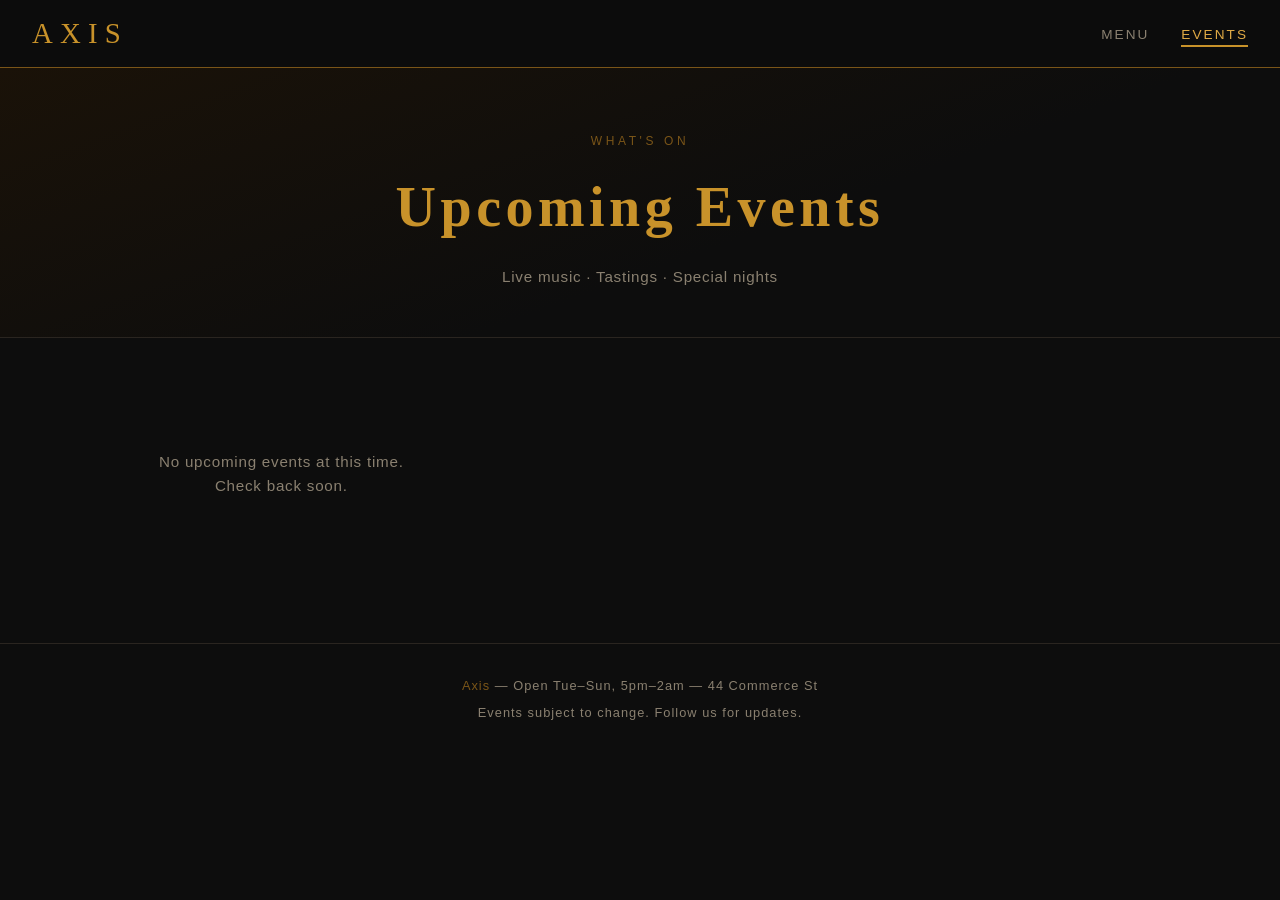
==== events.html @ 6b3ed7b1 "Add Axis bar static site: menu and events pages - index.html: full menu page with cocktails, beer, w" ====
<!DOCTYPE html>
<html lang="en">
<head>
  <meta charset="UTF-8" />
  <meta name="viewport" content="width=device-width, initial-scale=1.0" />
  <title>Axis — Events</title>
  <link rel="stylesheet" href="style.css" />
</head>
<body>

  <!-- ===================================================
       ADMIN: Edit the events array below to update the
       events page. Each object supports:
         name        (string)  — event title
         date        (string)  — "YYYY-MM-DD"
         time        (string)  — display string e.g. "9 PM"
         description (string)  — short blurb
         tag         (string)  — optional label e.g. "Live Music"
  ==================================================== -->
  <script id="events-data" type="application/json">
  [
    {
      "name": "Jazz & Rye Night",
      "date": "2026-03-20",
      "time": "8 PM – 11 PM",
      "description": "Local jazz quartet The Meridian Collective takes the stage. Featuring our curated rye whiskey flight and complimentary bar bites from 8–9 PM.",
      "tag": "Live Music"
    },
    {
      "name": "Mezcal Tasting Masterclass",
      "date": "2026-03-27",
      "time": "7 PM – 9 PM",
      "description": "Guided tasting with four premium single-village mezcals. Led by award-winning spirits educator Ramona Vásquez. Tickets include a welcome cocktail.",
      "tag": "Tasting"
    },
    {
      "name": "Vinyl Sessions Vol. 12",
      "date": "2026-04-03",
      "time": "9 PM – 1 AM",
      "description": "DJ Harlow spins rare soul, funk, and neo-jazz on a vintage turntable setup. No cover charge. Cocktail specials all night.",
      "tag": "DJ Night"
    },
    {
      "name": "Chef's Table Pairing Dinner",
      "date": "2026-04-10",
      "time": "7 PM – 10 PM",
      "description": "A five-course tasting menu crafted by our head chef, each course paired with a cocktail from our bar team. Seats are very limited — reserve in advance.",
      "tag": "Dinner Event"
    },
    {
      "name": "Trivia Night",
      "date": "2026-04-17",
      "time": "8 PM – 10 PM",
      "description": "Monthly trivia with prizes including bar tabs, bottles, and Axis merchandise. Teams of up to 6. Arrive early to secure a table.",
      "tag": "Social"
    },
    {
      "name": "Whiskey & Smoke",
      "date": "2026-04-24",
      "time": "7 PM – 9 PM",
      "description": "An evening dedicated to peated Scotch and Islay whiskies. Flight of five drams, paired with smoked charcuterie. Led by our resident whiskey sommelier.",
      "tag": "Tasting"
    }
  ]
  </script>

  <!-- ===== Navbar ===== -->
  <nav class="navbar">
    <a href="index.html" class="navbar__brand">Axis</a>
    <button class="navbar__toggle" aria-label="Toggle menu" onclick="toggleNav()">
      <span></span><span></span><span></span>
    </button>
    <ul class="navbar__links" id="nav-links">
      <li><a href="index.html">Menu</a></li>
      <li><a href="events.html" class="active">Events</a></li>
    </ul>
  </nav>

  <!-- ===== Hero ===== -->
  <header class="page-hero">
    <p class="page-hero__eyebrow">What's On</p>
    <h1 class="page-hero__title">Upcoming Events</h1>
    <p class="page-hero__sub">Live music &middot; Tastings &middot; Special nights</p>
  </header>

  <!-- ===== Main Content ===== -->
  <main>
    <div class="container">
      <div class="events-grid" id="events-container">
        <!-- Populated by JS below -->
      </div>
    </div>
  </main>

  <!-- ===== Footer ===== -->
  <footer>
    <p><span>Axis</span> &mdash; Open Tue–Sun, 5pm–2am &mdash; 44 Commerce St</p>
    <p style="margin-top:0.4rem;">Events subject to change. Follow us for updates.</p>
  </footer>

  <script>
    /* ---- Mobile nav ---- */
    function toggleNav() {
      document.getElementById('nav-links').classList.toggle('open');
    }

    /* ---- Render events ---- */
    (function () {
      const DAYS   = ['Sunday','Monday','Tuesday','Wednesday','Thursday','Friday','Saturday'];
      const MONTHS = ['Jan','Feb','Mar','Apr','May','Jun','Jul','Aug','Sep','Oct','Nov','Dec'];

      const raw    = document.getElementById('events-data').textContent;
      const events = JSON.parse(raw);
      const container = document.getElementById('events-container');

      if (!events || events.length === 0) {
        container.innerHTML = '<p class="no-events">No upcoming events at this time.<br>Check back soon.</p>';
        return;
      }

      // Sort by date ascending
      events.sort((a, b) => new Date(a.date) - new Date(b.date));

      // Only show today and future events
      const today = new Date();
      today.setHours(0, 0, 0, 0);

      const upcoming = events.filter(e => {
        // Parse date as local to avoid UTC-offset surprises
        const [y, m, d] = e.date.split('-').map(Number);
        const dt = new Date(y, m - 1, d);
        return dt >= today;
      });

      if (upcoming.length === 0) {
        container.innerHTML = '<p class="no-events">No upcoming events at this time.<br>Check back soon.</p>';
        return;
      }

      upcoming.forEach(event => {
        const [y, m, d] = event.date.split('-').map(Number);
        const dt  = new Date(y, m - 1, d);
        const mon = MONTHS[dt.getMonth()];
        const day = dt.getDate();
        const dow = DAYS[dt.getDay()];

        const tagHTML = event.tag
          ? `<span class="event-card__tag">${escHtml(event.tag)}</span>`
          : '';

        const card = document.createElement('article');
        card.className = 'event-card';
        card.innerHTML = `
          <div class="event-card__date-block">
            <div class="event-card__cal">
              <div class="event-card__cal-month">${mon}</div>
              <div class="event-card__cal-day">${day}</div>
            </div>
            <div class="event-card__datetime">
              <div class="event-card__dow">${dow}</div>
              <div class="event-card__time">${escHtml(event.time)}</div>
            </div>
          </div>
          <h2 class="event-card__name">${escHtml(event.name)}</h2>
          <p class="event-card__desc">${escHtml(event.description)}</p>
          ${tagHTML}
        `;
        container.appendChild(card);
      });
    })();

    function escHtml(str) {
      return String(str)
        .replace(/&/g, '&amp;')
        .replace(/</g, '&lt;')
        .replace(/>/g, '&gt;')
        .replace(/"/g, '&quot;')
        .replace(/'/g, '&#39;');
    }
  </script>

</body>
</html>
---- style.css ----
/* ===========================
   Axis Bar — style.css
   =========================== */

/* ---------- Reset & Base ---------- */
*, *::before, *::after {
  box-sizing: border-box;
  margin: 0;
  padding: 0;
}

:root {
  --bg:          #0d0d0d;
  --bg-surface:  #161616;
  --bg-card:     #1c1c1c;
  --gold:        #c8922a;
  --gold-light:  #e0aa45;
  --gold-dim:    #7a5518;
  --text:        #e8e0d0;
  --text-muted:  #8a8070;
  --border:      #2a2520;
  --red-accent:  #8b1a1a;
  --font-display: 'Georgia', 'Times New Roman', serif;
  --font-body:    'Helvetica Neue', Arial, sans-serif;
  --nav-h:       68px;
}

html {
  scroll-behavior: smooth;
}

body {
  background-color: var(--bg);
  color: var(--text);
  font-family: var(--font-body);
  font-size: 16px;
  line-height: 1.6;
  min-height: 100vh;
}

a {
  color: var(--gold);
  text-decoration: none;
  transition: color 0.2s;
}

a:hover {
  color: var(--gold-light);
}

img { display: block; max-width: 100%; }

/* ---------- Navbar ---------- */
.navbar {
  position: sticky;
  top: 0;
  z-index: 100;
  height: var(--nav-h);
  background: rgba(13, 13, 13, 0.96);
  border-bottom: 1px solid var(--gold-dim);
  backdrop-filter: blur(8px);
  display: flex;
  align-items: center;
  justify-content: space-between;
  padding: 0 2rem;
}

.navbar__brand {
  font-family: var(--font-display);
  font-size: 1.8rem;
  letter-spacing: 0.25em;
  text-transform: uppercase;
  color: var(--gold);
}

.navbar__brand:hover {
  color: var(--gold-light);
}

.navbar__links {
  display: flex;
  gap: 2rem;
  list-style: none;
}

.navbar__links a {
  font-size: 0.85rem;
  letter-spacing: 0.15em;
  text-transform: uppercase;
  color: var(--text-muted);
  padding-bottom: 3px;
  border-bottom: 2px solid transparent;
  transition: color 0.2s, border-color 0.2s;
}

.navbar__links a:hover,
.navbar__links a.active {
  color: var(--gold-light);
  border-bottom-color: var(--gold);
}

/* Hamburger (mobile) */
.navbar__toggle {
  display: none;
  flex-direction: column;
  gap: 5px;
  cursor: pointer;
  background: none;
  border: none;
  padding: 4px;
}

.navbar__toggle span {
  display: block;
  width: 24px;
  height: 2px;
  background: var(--gold);
  border-radius: 2px;
  transition: transform 0.3s, opacity 0.3s;
}

/* ---------- Hero / Page Header ---------- */
.page-hero {
  background: linear-gradient(160deg, #1a1208 0%, #0d0d0d 60%);
  border-bottom: 1px solid var(--border);
  padding: 4rem 2rem 3rem;
  text-align: center;
}

.page-hero__eyebrow {
  font-size: 0.75rem;
  letter-spacing: 0.3em;
  text-transform: uppercase;
  color: var(--gold-dim);
  margin-bottom: 0.75rem;
}

.page-hero__title {
  font-family: var(--font-display);
  font-size: clamp(2rem, 5vw, 3.5rem);
  color: var(--gold);
  letter-spacing: 0.08em;
}

.page-hero__sub {
  margin-top: 0.75rem;
  color: var(--text-muted);
  font-size: 0.95rem;
  letter-spacing: 0.05em;
}

/* ---------- Layout ---------- */
.container {
  max-width: 1100px;
  margin: 0 auto;
  padding: 0 1.5rem;
}

main {
  padding: 3rem 0 5rem;
}

/* ---------- Section headings ---------- */
.section-title {
  font-family: var(--font-display);
  font-size: 1.6rem;
  color: var(--gold);
  letter-spacing: 0.1em;
  text-transform: uppercase;
  border-bottom: 1px solid var(--gold-dim);
  padding-bottom: 0.5rem;
  margin-bottom: 2rem;
}

.section-subtitle {
  font-size: 0.75rem;
  letter-spacing: 0.25em;
  text-transform: uppercase;
  color: var(--text-muted);
  margin-bottom: 1.25rem;
  margin-top: 2.5rem;
}

.menu-section {
  margin-bottom: 4rem;
}

/* ---------- Menu Grid ---------- */
.menu-grid {
  display: grid;
  grid-template-columns: repeat(auto-fill, minmax(300px, 1fr));
  gap: 1px;
  background: var(--border);
  border: 1px solid var(--border);
  border-radius: 4px;
  overflow: hidden;
}

.menu-item {
  background: var(--bg-card);
  padding: 1.25rem 1.5rem;
  display: flex;
  justify-content: space-between;
  align-items: flex-start;
  gap: 1rem;
  transition: background 0.2s;
}

.menu-item:hover {
  background: #222018;
}

.menu-item__info {
  flex: 1;
}

.menu-item__name {
  font-weight: 600;
  font-size: 0.95rem;
  color: var(--text);
  margin-bottom: 0.2rem;
}

.menu-item__desc {
  font-size: 0.8rem;
  color: var(--text-muted);
  line-height: 1.4;
}

.menu-item__price {
  font-family: var(--font-display);
  font-size: 1rem;
  color: var(--gold);
  white-space: nowrap;
  padding-top: 1px;
}

/* ---------- Divider ---------- */
.divider {
  border: none;
  border-top: 1px solid var(--border);
  margin: 3rem 0;
}

/* ---------- Events Page ---------- */
.events-grid {
  display: grid;
  grid-template-columns: repeat(auto-fill, minmax(320px, 1fr));
  gap: 1.5rem;
}

.event-card {
  background: var(--bg-card);
  border: 1px solid var(--border);
  border-top: 3px solid var(--gold-dim);
  border-radius: 4px;
  padding: 1.75rem;
  transition: border-top-color 0.2s, transform 0.2s;
}

.event-card:hover {
  border-top-color: var(--gold);
  transform: translateY(-2px);
}

.event-card__date-block {
  display: flex;
  align-items: center;
  gap: 0.75rem;
  margin-bottom: 1rem;
}

.event-card__cal {
  background: var(--gold-dim);
  color: var(--bg);
  border-radius: 4px;
  width: 52px;
  min-width: 52px;
  text-align: center;
  overflow: hidden;
  font-weight: 700;
}

.event-card__cal-month {
  background: var(--gold);
  font-size: 0.65rem;
  letter-spacing: 0.1em;
  text-transform: uppercase;
  padding: 2px 0;
  color: #0d0d0d;
}

.event-card__cal-day {
  font-size: 1.5rem;
  line-height: 1;
  padding: 4px 0 6px;
  color: var(--text);
}

.event-card__datetime {
  flex: 1;
}

.event-card__time {
  font-size: 0.8rem;
  color: var(--gold);
  letter-spacing: 0.05em;
}

.event-card__dow {
  font-size: 0.75rem;
  color: var(--text-muted);
  text-transform: uppercase;
  letter-spacing: 0.1em;
}

.event-card__name {
  font-family: var(--font-display);
  font-size: 1.2rem;
  color: var(--text);
  margin-bottom: 0.5rem;
}

.event-card__desc {
  font-size: 0.85rem;
  color: var(--text-muted);
  line-height: 1.55;
}

.event-card__tag {
  display: inline-block;
  margin-top: 1rem;
  font-size: 0.7rem;
  letter-spacing: 0.12em;
  text-transform: uppercase;
  background: rgba(200, 146, 42, 0.12);
  color: var(--gold);
  border: 1px solid var(--gold-dim);
  border-radius: 2px;
  padding: 2px 8px;
}

.no-events {
  text-align: center;
  color: var(--text-muted);
  padding: 4rem 0;
  font-size: 0.95rem;
  letter-spacing: 0.05em;
}

/* ---------- Footer ---------- */
footer {
  border-top: 1px solid var(--border);
  padding: 2rem 1.5rem;
  text-align: center;
  font-size: 0.8rem;
  color: var(--text-muted);
  letter-spacing: 0.08em;
}

footer span {
  color: var(--gold-dim);
}

/* ---------- Responsive ---------- */
@media (max-width: 680px) {
  .navbar__links {
    display: none;
    flex-direction: column;
    gap: 0;
    position: absolute;
    top: var(--nav-h);
    left: 0;
    right: 0;
    background: rgba(13, 13, 13, 0.98);
    border-bottom: 1px solid var(--gold-dim);
    padding: 1rem 0;
  }

  .navbar__links.open {
    display: flex;
  }

  .navbar__links li {
    width: 100%;
  }

  .navbar__links a {
    display: block;
    padding: 0.75rem 2rem;
    border-bottom: none;
    border-left: 2px solid transparent;
  }

  .navbar__links a:hover,
  .navbar__links a.active {
    border-left-color: var(--gold);
    border-bottom: none;
    background: rgba(200, 146, 42, 0.06);
  }

  .navbar__toggle {
    display: flex;
  }

  .menu-grid {
    grid-template-columns: 1fr;
  }

  .events-grid {
    grid-template-columns: 1fr;
  }

  .page-hero {
    padding: 2.5rem 1.5rem 2rem;
  }
}
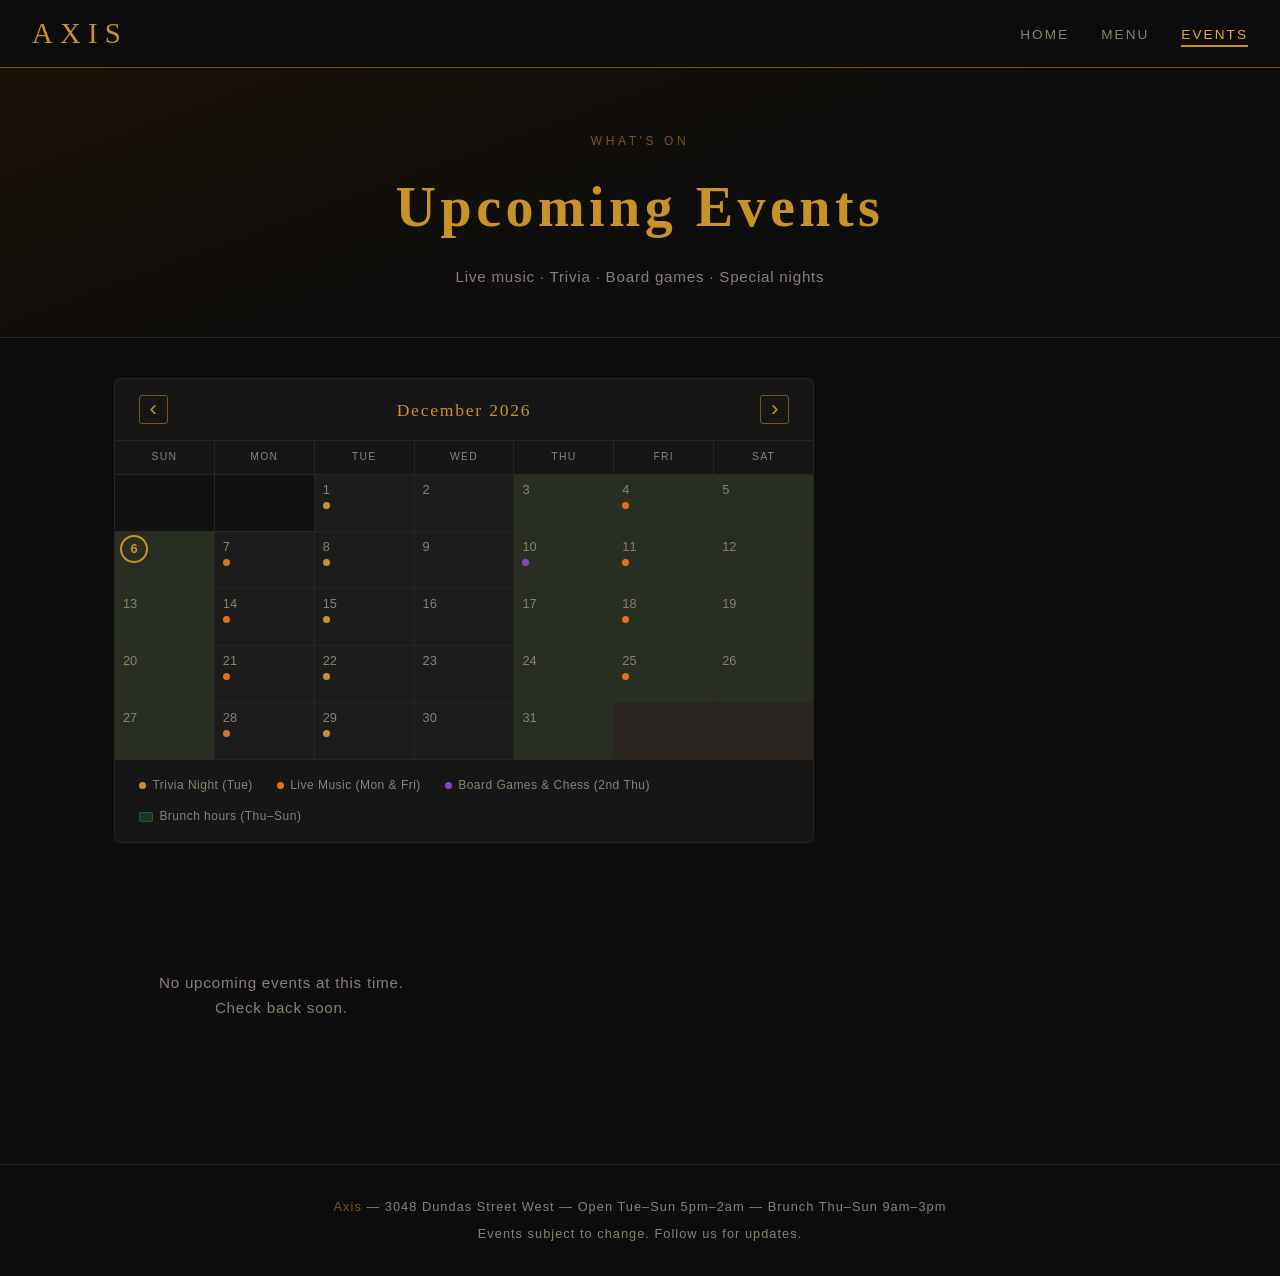
==== commit 91261812: "feat: landing page, menu tabs + brunch, events calendar Co-Authored-By: Claude Sonnet 4.6 <noreply@a" ====
--- a/events.html
+++ b/events.html
@@ -20,46 +20,130 @@
   <script id="events-data" type="application/json">
   [
     {
-      "name": "Jazz & Rye Night",
+      "name": "Trivia Night",
+      "date": "2026-03-17",
+      "time": "8 PM – 10 PM",
+      "description": "Teams of up to 6. Prizes include bar tabs and Axis merchandise. Arrive early to grab a table.",
+      "tag": "Social"
+    },
+    {
+      "name": "Live Music",
       "date": "2026-03-20",
-      "time": "8 PM – 11 PM",
-      "description": "Local jazz quartet The Meridian Collective takes the stage. Featuring our curated rye whiskey flight and complimentary bar bites from 8–9 PM.",
-      "tag": "Live Music"
-    },
-    {
-      "name": "Mezcal Tasting Masterclass",
+      "time": "9 PM",
+      "description": "Local and touring acts across folk, rock, soul, and jazz. No cover charge, ever.",
+      "tag": "Live Music"
+    },
+    {
+      "name": "Trivia Night",
+      "date": "2026-03-24",
+      "time": "8 PM – 10 PM",
+      "description": "Teams of up to 6. Prizes include bar tabs and Axis merchandise. Arrive early to grab a table.",
+      "tag": "Social"
+    },
+    {
+      "name": "Live Music",
       "date": "2026-03-27",
-      "time": "7 PM – 9 PM",
-      "description": "Guided tasting with four premium single-village mezcals. Led by award-winning spirits educator Ramona Vásquez. Tickets include a welcome cocktail.",
-      "tag": "Tasting"
-    },
-    {
-      "name": "Vinyl Sessions Vol. 12",
+      "time": "9 PM",
+      "description": "Local and touring acts across folk, rock, soul, and jazz. No cover charge, ever.",
+      "tag": "Live Music"
+    },
+    {
+      "name": "Live Music",
+      "date": "2026-03-30",
+      "time": "9 PM",
+      "description": "Local and touring acts across folk, rock, soul, and jazz. No cover charge, ever.",
+      "tag": "Live Music"
+    },
+    {
+      "name": "Trivia Night",
+      "date": "2026-03-31",
+      "time": "8 PM – 10 PM",
+      "description": "Teams of up to 6. Prizes include bar tabs and Axis merchandise. Arrive early to grab a table.",
+      "tag": "Social"
+    },
+    {
+      "name": "Live Music",
       "date": "2026-04-03",
-      "time": "9 PM – 1 AM",
-      "description": "DJ Harlow spins rare soul, funk, and neo-jazz on a vintage turntable setup. No cover charge. Cocktail specials all night.",
-      "tag": "DJ Night"
-    },
-    {
-      "name": "Chef's Table Pairing Dinner",
+      "time": "9 PM",
+      "description": "Local and touring acts across folk, rock, soul, and jazz. No cover charge, ever.",
+      "tag": "Live Music"
+    },
+    {
+      "name": "Trivia Night",
+      "date": "2026-04-07",
+      "time": "8 PM – 10 PM",
+      "description": "Teams of up to 6. Prizes include bar tabs and Axis merchandise. Arrive early to grab a table.",
+      "tag": "Social"
+    },
+    {
+      "name": "Board Games & Chess Night",
+      "date": "2026-04-09",
+      "time": "7 PM",
+      "description": "The 2nd Thursday of every month. Bring your A-game. Classic board games, chess sets, and cold drinks. All skill levels welcome.",
+      "tag": "Social"
+    },
+    {
+      "name": "Live Music",
       "date": "2026-04-10",
-      "time": "7 PM – 10 PM",
-      "description": "A five-course tasting menu crafted by our head chef, each course paired with a cocktail from our bar team. Seats are very limited — reserve in advance.",
-      "tag": "Dinner Event"
-    },
-    {
-      "name": "Trivia Night",
+      "time": "9 PM",
+      "description": "Local and touring acts across folk, rock, soul, and jazz. No cover charge, ever.",
+      "tag": "Live Music"
+    },
+    {
+      "name": "Trivia Night",
+      "date": "2026-04-14",
+      "time": "8 PM – 10 PM",
+      "description": "Teams of up to 6. Prizes include bar tabs and Axis merchandise. Arrive early to grab a table.",
+      "tag": "Social"
+    },
+    {
+      "name": "Live Music",
       "date": "2026-04-17",
-      "time": "8 PM – 10 PM",
-      "description": "Monthly trivia with prizes including bar tabs, bottles, and Axis merchandise. Teams of up to 6. Arrive early to secure a table.",
-      "tag": "Social"
-    },
-    {
-      "name": "Whiskey & Smoke",
+      "time": "9 PM",
+      "description": "Local and touring acts across folk, rock, soul, and jazz. No cover charge, ever.",
+      "tag": "Live Music"
+    },
+    {
+      "name": "Live Music",
+      "date": "2026-04-20",
+      "time": "9 PM",
+      "description": "Local and touring acts across folk, rock, soul, and jazz. No cover charge, ever.",
+      "tag": "Live Music"
+    },
+    {
+      "name": "Trivia Night",
+      "date": "2026-04-21",
+      "time": "8 PM – 10 PM",
+      "description": "Teams of up to 6. Prizes include bar tabs and Axis merchandise. Arrive early to grab a table.",
+      "tag": "Social"
+    },
+    {
+      "name": "Live Music",
       "date": "2026-04-24",
-      "time": "7 PM – 9 PM",
-      "description": "An evening dedicated to peated Scotch and Islay whiskies. Flight of five drams, paired with smoked charcuterie. Led by our resident whiskey sommelier.",
-      "tag": "Tasting"
+      "time": "9 PM",
+      "description": "Local and touring acts across folk, rock, soul, and jazz. No cover charge, ever.",
+      "tag": "Live Music"
+    },
+    {
+      "name": "Trivia Night",
+      "date": "2026-04-28",
+      "time": "8 PM – 10 PM",
+      "description": "Teams of up to 6. Prizes include bar tabs and Axis merchandise. Arrive early to grab a table.",
+      "tag": "Social"
+    },
+    {
+      "name": "Live Music",
+      "date": "2026-04-27",
+      "time": "9 PM",
+      "description": "Local and touring acts across folk, rock, soul, and jazz. No cover charge, ever.",
+      "tag": "Live Music"
+    },
+    {
+      "name": "Board Games & Chess Night",
+      "date": "2026-05-14",
+      "time": "7 PM",
+      "description": "The 2nd Thursday of every month. Bring your A-game. Classic board games, chess sets, and cold drinks. All skill levels welcome.",
+      "tag": "Social"
     }
   ]
   </script>
@@ -71,7 +155,8 @@
       <span></span><span></span><span></span>
     </button>
     <ul class="navbar__links" id="nav-links">
-      <li><a href="index.html">Menu</a></li>
+      <li><a href="index.html">Home</a></li>
+      <li><a href="menu.html">Menu</a></li>
       <li><a href="events.html" class="active">Events</a></li>
     </ul>
   </nav>
@@ -80,8 +165,13 @@
   <header class="page-hero">
     <p class="page-hero__eyebrow">What's On</p>
     <h1 class="page-hero__title">Upcoming Events</h1>
-    <p class="page-hero__sub">Live music &middot; Tastings &middot; Special nights</p>
+    <p class="page-hero__sub">Live music &middot; Trivia &middot; Board games &middot; Special nights</p>
   </header>
+
+  <!-- ===== Calendar Widget ===== -->
+  <div class="container">
+    <div class="cal-widget" id="cal-widget"></div>
+  </div>
 
   <!-- ===== Main Content ===== -->
   <main>
@@ -94,7 +184,7 @@
 
   <!-- ===== Footer ===== -->
   <footer>
-    <p><span>Axis</span> &mdash; Open Tue–Sun, 5pm–2am &mdash; 44 Commerce St</p>
+    <p><span>Axis</span> &mdash; 3048 Dundas Street West &mdash; Open Tue–Sun 5pm–2am &mdash; Brunch Thu–Sun 9am–3pm</p>
     <p style="margin-top:0.4rem;">Events subject to change. Follow us for updates.</p>
   </footer>
 
@@ -104,6 +194,108 @@
       document.getElementById('nav-links').classList.toggle('open');
     }
 
+    /* ---- Calendar Widget ---- */
+    (function () {
+      const calEl = document.getElementById('cal-widget');
+      const MONTH_NAMES = ['January','February','March','April','May','June','July','August','September','October','November','December'];
+      const today = new Date();
+      let viewYear = today.getFullYear();
+      let viewMonth = today.getMonth();
+
+      function is2ndThursday(y, m, d) {
+        if (new Date(y, m, d).getDay() !== 4) return false;
+        let count = 0;
+        for (let i = 1; i <= d; i++) {
+          if (new Date(y, m, i).getDay() === 4) count++;
+        }
+        return count === 2;
+      }
+
+      function getDots(y, m, d) {
+        const dow = new Date(y, m, d).getDay();
+        const dots = [];
+        if (dow === 2) dots.push({ color: 'var(--gold)', label: 'Trivia Night' });
+        if (dow === 1 || dow === 5) dots.push({ color: '#e07020', label: 'Live Music' });
+        if (is2ndThursday(y, m, d)) dots.push({ color: '#8844cc', label: 'Board Games & Chess Night' });
+        return dots;
+      }
+
+      function isBrunchDay(dow) {
+        // Thu=4, Fri=5, Sat=6, Sun=0
+        return dow === 0 || dow === 4 || dow === 5 || dow === 6;
+      }
+
+      function render() {
+        const firstDow = new Date(viewYear, viewMonth, 1).getDay();
+        const daysInMonth = new Date(viewYear, viewMonth + 1, 0).getDate();
+
+        let html = '<div class="cal-header">';
+        html += '<button class="cal-nav-btn" id="cal-prev">&#8249;</button>';
+        html += '<span class="cal-month-label">' + MONTH_NAMES[viewMonth] + ' ' + viewYear + '</span>';
+        html += '<button class="cal-nav-btn" id="cal-next">&#8250;</button>';
+        html += '</div>';
+
+        html += '<div class="cal-grid">';
+        // Day-of-week headers
+        ['Sun','Mon','Tue','Wed','Thu','Fri','Sat'].forEach(function (d) {
+          html += '<div class="cal-dow-header">' + d + '</div>';
+        });
+
+        // Empty leading cells
+        for (let i = 0; i < firstDow; i++) {
+          html += '<div class="cal-cell cal-cell--empty"></div>';
+        }
+
+        // Day cells
+        for (let d = 1; d <= daysInMonth; d++) {
+          const dow = new Date(viewYear, viewMonth, d).getDay();
+          const isToday = (today.getFullYear() === viewYear && today.getMonth() === viewMonth && today.getDate() === d);
+          const brunch = isBrunchDay(dow);
+          const dots = getDots(viewYear, viewMonth, d);
+
+          let cls = 'cal-cell';
+          if (brunch) cls += ' cal-cell--brunch';
+          if (isToday) cls += ' cal-cell--today';
+
+          html += '<div class="' + cls + '">';
+          html += '<span class="cal-day-num">' + d + '</span>';
+          if (dots.length > 0) {
+            html += '<div class="cal-dots">';
+            dots.forEach(function (dot) {
+              html += '<span class="cal-dot" style="background:' + dot.color + '" title="' + dot.label + '"></span>';
+            });
+            html += '</div>';
+          }
+          html += '</div>';
+        }
+
+        html += '</div>'; // .cal-grid
+
+        // Legend
+        html += '<div class="cal-legend">';
+        html += '<span class="cal-legend-item"><span class="cal-dot" style="background:var(--gold)"></span> Trivia Night (Tue)</span>';
+        html += '<span class="cal-legend-item"><span class="cal-dot" style="background:#e07020"></span> Live Music (Mon &amp; Fri)</span>';
+        html += '<span class="cal-legend-item"><span class="cal-dot" style="background:#8844cc"></span> Board Games &amp; Chess (2nd Thu)</span>';
+        html += '<span class="cal-legend-item"><span class="cal-legend-brunch-swatch"></span> Brunch hours (Thu–Sun)</span>';
+        html += '</div>';
+
+        calEl.innerHTML = html;
+
+        document.getElementById('cal-prev').addEventListener('click', function () {
+          viewMonth--;
+          if (viewMonth < 0) { viewMonth = 11; viewYear--; }
+          render();
+        });
+        document.getElementById('cal-next').addEventListener('click', function () {
+          viewMonth++;
+          if (viewMonth > 11) { viewMonth = 0; viewYear++; }
+          render();
+        });
+      }
+
+      render();
+    })();
+
     /* ---- Render events ---- */
     (function () {
       const DAYS   = ['Sunday','Monday','Tuesday','Wednesday','Thursday','Friday','Saturday'];
@@ -118,15 +310,12 @@
         return;
       }
 
-      // Sort by date ascending
       events.sort((a, b) => new Date(a.date) - new Date(b.date));
 
-      // Only show today and future events
       const today = new Date();
       today.setHours(0, 0, 0, 0);
 
       const upcoming = events.filter(e => {
-        // Parse date as local to avoid UTC-offset surprises
         const [y, m, d] = e.date.split('-').map(Number);
         const dt = new Date(y, m - 1, d);
         return dt >= today;
--- a/style.css
+++ b/style.css
@@ -363,6 +363,509 @@
 }
 
 /* ---------- Responsive ---------- */
+/* ========================================
+   LANDING PAGE
+   ======================================== */
+
+/* --- Hero --- */
+.landing-hero {
+  position: relative;
+  height: 100vh;
+  min-height: 560px;
+  background-image: url('https://images.unsplash.com/photo-1514362545857-3bc16c4c7d1b?w=1400&q=80&auto=format&fit=crop');
+  background-size: cover;
+  background-position: center;
+  display: flex;
+  align-items: center;
+  justify-content: center;
+  text-align: center;
+}
+
+.landing-hero__overlay {
+  position: absolute;
+  inset: 0;
+  background: rgba(0, 0, 0, 0.62);
+}
+
+.landing-hero__content {
+  position: relative;
+  z-index: 1;
+  padding: 0 1.5rem;
+}
+
+.landing-hero__title {
+  font-family: var(--font-display);
+  font-size: clamp(4rem, 14vw, 9rem);
+  color: var(--gold);
+  letter-spacing: 0.3em;
+  line-height: 1;
+  text-shadow: 0 2px 24px rgba(0,0,0,0.6);
+}
+
+.landing-hero__subtitle {
+  margin-top: 0.75rem;
+  font-size: clamp(0.9rem, 2.5vw, 1.2rem);
+  letter-spacing: 0.25em;
+  text-transform: uppercase;
+  color: var(--text);
+}
+
+.landing-hero__address {
+  margin-top: 0.4rem;
+  font-size: 0.85rem;
+  letter-spacing: 0.15em;
+  color: var(--text-muted);
+}
+
+.landing-hero__ctas {
+  margin-top: 2.5rem;
+  display: flex;
+  gap: 1rem;
+  justify-content: center;
+  flex-wrap: wrap;
+}
+
+.btn {
+  display: inline-block;
+  padding: 0.75rem 2rem;
+  font-size: 0.8rem;
+  letter-spacing: 0.2em;
+  text-transform: uppercase;
+  border-radius: 2px;
+  font-family: var(--font-body);
+  font-weight: 600;
+  transition: background 0.2s, color 0.2s, border-color 0.2s;
+  cursor: pointer;
+}
+
+.btn--gold {
+  background: var(--gold);
+  color: #0d0d0d;
+  border: 2px solid var(--gold);
+}
+
+.btn--gold:hover {
+  background: var(--gold-light);
+  border-color: var(--gold-light);
+  color: #0d0d0d;
+}
+
+.btn--outline {
+  background: transparent;
+  color: var(--gold);
+  border: 2px solid var(--gold);
+}
+
+.btn--outline:hover {
+  background: rgba(200, 146, 42, 0.12);
+  color: var(--gold-light);
+  border-color: var(--gold-light);
+}
+
+/* --- Section headings (landing) --- */
+.section-eyebrow {
+  font-size: 0.7rem;
+  letter-spacing: 0.3em;
+  text-transform: uppercase;
+  color: var(--gold-dim);
+  margin-bottom: 0.5rem;
+}
+
+.section-heading {
+  font-family: var(--font-display);
+  font-size: clamp(1.5rem, 3.5vw, 2.2rem);
+  color: var(--gold);
+  letter-spacing: 0.06em;
+  margin-bottom: 1.5rem;
+}
+
+.section-heading--center {
+  text-align: center;
+}
+
+/* --- About section --- */
+.about-section {
+  padding: 5rem 0;
+  background: var(--bg-surface);
+  border-top: 1px solid var(--border);
+  border-bottom: 1px solid var(--border);
+}
+
+.about-section__inner {
+  display: grid;
+  grid-template-columns: 1fr 1fr;
+  gap: 4rem;
+  align-items: center;
+}
+
+.about-section__text p {
+  color: var(--text-muted);
+  font-size: 0.95rem;
+  line-height: 1.75;
+  margin-bottom: 1rem;
+}
+
+.about-section__hours {
+  display: flex;
+  gap: 2rem;
+  margin: 1.75rem 0 1.25rem;
+  padding: 1.25rem 1.5rem;
+  background: var(--bg-card);
+  border: 1px solid var(--border);
+  border-radius: 4px;
+}
+
+.about-section__hours-block strong {
+  display: block;
+  font-size: 0.7rem;
+  letter-spacing: 0.2em;
+  text-transform: uppercase;
+  color: var(--gold);
+  margin-bottom: 0.25rem;
+}
+
+.about-section__hours-block p {
+  margin: 0;
+  font-size: 0.875rem;
+  color: var(--text-muted);
+}
+
+.about-section__addr {
+  font-size: 0.8rem !important;
+  letter-spacing: 0.1em;
+  color: var(--text-muted) !important;
+}
+
+.about-section__image img {
+  width: 100%;
+  border-radius: 4px;
+  border: 1px solid var(--border);
+  object-fit: cover;
+  aspect-ratio: 4 / 3;
+}
+
+/* --- What's On / Poster cards --- */
+.whats-on-section {
+  padding: 5rem 0;
+}
+
+.poster-grid {
+  display: grid;
+  grid-template-columns: repeat(auto-fill, minmax(280px, 1fr));
+  gap: 1.5rem;
+  margin-bottom: 2rem;
+}
+
+.poster-card {
+  background: var(--bg-card);
+  border: 1px solid var(--border);
+  border-top: 3px solid var(--gold-dim);
+  border-radius: 4px;
+  padding: 2rem 1.75rem;
+  transition: border-top-color 0.2s, transform 0.2s;
+}
+
+.poster-card:hover {
+  border-top-color: var(--gold);
+  transform: translateY(-2px);
+}
+
+.poster-card__icon {
+  font-size: 1.5rem;
+  color: var(--gold-dim);
+  margin-bottom: 0.75rem;
+}
+
+.poster-card__tag {
+  display: inline-block;
+  font-size: 0.65rem;
+  letter-spacing: 0.15em;
+  text-transform: uppercase;
+  background: rgba(200, 146, 42, 0.1);
+  color: var(--gold);
+  border: 1px solid var(--gold-dim);
+  border-radius: 2px;
+  padding: 2px 8px;
+  margin-bottom: 0.75rem;
+}
+
+.poster-card__name {
+  font-family: var(--font-display);
+  font-size: 1.25rem;
+  color: var(--text);
+  margin-bottom: 0.4rem;
+}
+
+.poster-card__when {
+  font-size: 0.8rem;
+  color: var(--gold);
+  letter-spacing: 0.05em;
+  margin-bottom: 0.75rem;
+}
+
+.poster-card__desc {
+  font-size: 0.85rem;
+  color: var(--text-muted);
+  line-height: 1.55;
+}
+
+.whats-on-link {
+  text-align: center;
+  font-size: 0.9rem;
+  letter-spacing: 0.05em;
+}
+
+/* --- Promos --- */
+.promos-section {
+  padding: 5rem 0;
+  background: var(--bg-surface);
+  border-top: 1px solid var(--border);
+  border-bottom: 1px solid var(--border);
+}
+
+.promo-grid {
+  display: grid;
+  grid-template-columns: repeat(auto-fill, minmax(240px, 1fr));
+  gap: 1.5rem;
+}
+
+.promo-card {
+  background: var(--bg-card);
+  border: 1px solid var(--border);
+  border-radius: 4px;
+  padding: 2rem 1.75rem;
+  text-align: center;
+  transition: border-color 0.2s;
+}
+
+.promo-card:hover {
+  border-color: var(--gold-dim);
+}
+
+.promo-card__title {
+  font-family: var(--font-display);
+  font-size: 1.2rem;
+  color: var(--gold);
+  margin-bottom: 0.4rem;
+}
+
+.promo-card__when {
+  font-size: 0.75rem;
+  letter-spacing: 0.1em;
+  text-transform: uppercase;
+  color: var(--text-muted);
+  margin-bottom: 0.75rem;
+}
+
+.promo-card__desc {
+  font-size: 0.875rem;
+  color: var(--text-muted);
+  line-height: 1.55;
+}
+
+/* ========================================
+   MENU PAGE — TABS
+   ======================================== */
+
+.menu-tabs {
+  display: flex;
+  background: var(--bg-surface);
+  border-bottom: 2px solid var(--border);
+  padding: 0 1.5rem;
+  gap: 0;
+  overflow-x: auto;
+}
+
+.menu-tab {
+  background: none;
+  border: none;
+  border-bottom: 2px solid transparent;
+  margin-bottom: -2px;
+  padding: 1rem 1.75rem;
+  font-family: var(--font-body);
+  font-size: 0.8rem;
+  letter-spacing: 0.18em;
+  text-transform: uppercase;
+  color: var(--text-muted);
+  cursor: pointer;
+  transition: color 0.2s, border-color 0.2s;
+  white-space: nowrap;
+}
+
+.menu-tab:hover {
+  color: var(--gold-light);
+}
+
+.menu-tab.active {
+  color: var(--gold-light);
+  border-bottom-color: var(--gold);
+}
+
+.tab-panel {
+  display: none;
+}
+
+.tab-panel.active {
+  display: block;
+}
+
+.brunch-hours-note {
+  font-size: 0.85rem;
+  letter-spacing: 0.08em;
+  color: var(--gold-dim);
+  margin-bottom: 2rem;
+  padding: 0.75rem 1rem;
+  border: 1px solid var(--gold-dim);
+  border-radius: 3px;
+  display: inline-block;
+}
+
+/* ========================================
+   EVENTS PAGE — CALENDAR WIDGET
+   ======================================== */
+
+.cal-widget {
+  margin: 2.5rem 0 1rem;
+  background: var(--bg-card);
+  border: 1px solid var(--border);
+  border-radius: 6px;
+  overflow: hidden;
+  max-width: 700px;
+}
+
+.cal-header {
+  display: flex;
+  align-items: center;
+  justify-content: space-between;
+  padding: 1rem 1.5rem;
+  background: var(--bg-surface);
+  border-bottom: 1px solid var(--border);
+}
+
+.cal-month-label {
+  font-family: var(--font-display);
+  font-size: 1.1rem;
+  color: var(--gold);
+  letter-spacing: 0.1em;
+}
+
+.cal-nav-btn {
+  background: none;
+  border: 1px solid var(--gold-dim);
+  border-radius: 3px;
+  color: var(--gold);
+  font-size: 1.4rem;
+  line-height: 1;
+  padding: 0.1rem 0.6rem 0.2rem;
+  cursor: pointer;
+  transition: background 0.2s, color 0.2s;
+}
+
+.cal-nav-btn:hover {
+  background: rgba(200, 146, 42, 0.12);
+  color: var(--gold-light);
+}
+
+.cal-grid {
+  display: grid;
+  grid-template-columns: repeat(7, 1fr);
+  gap: 1px;
+  background: var(--border);
+  border-bottom: 1px solid var(--border);
+}
+
+.cal-dow-header {
+  background: var(--bg-surface);
+  text-align: center;
+  padding: 0.5rem 0;
+  font-size: 0.65rem;
+  letter-spacing: 0.12em;
+  text-transform: uppercase;
+  color: var(--text-muted);
+}
+
+.cal-cell {
+  background: var(--bg-card);
+  min-height: 56px;
+  padding: 0.4rem 0.5rem;
+  display: flex;
+  flex-direction: column;
+  align-items: flex-start;
+}
+
+.cal-cell--empty {
+  background: #111;
+}
+
+.cal-cell--brunch {
+  background: rgba(40, 90, 50, 0.18);
+}
+
+.cal-cell--today .cal-day-num {
+  display: inline-flex;
+  align-items: center;
+  justify-content: center;
+  width: 22px;
+  height: 22px;
+  border-radius: 50%;
+  outline: 2px solid var(--gold);
+  outline-offset: 1px;
+  color: var(--gold);
+  font-weight: 700;
+}
+
+.cal-day-num {
+  font-size: 0.8rem;
+  color: var(--text-muted);
+  line-height: 1.4;
+}
+
+.cal-dots {
+  display: flex;
+  gap: 3px;
+  flex-wrap: wrap;
+  margin-top: 3px;
+}
+
+.cal-dot {
+  display: inline-block;
+  width: 7px;
+  height: 7px;
+  border-radius: 50%;
+  flex-shrink: 0;
+}
+
+.cal-legend {
+  display: flex;
+  flex-wrap: wrap;
+  gap: 0.75rem 1.5rem;
+  padding: 1rem 1.5rem;
+  background: var(--bg-surface);
+}
+
+.cal-legend-item {
+  display: flex;
+  align-items: center;
+  gap: 0.4rem;
+  font-size: 0.75rem;
+  color: var(--text-muted);
+  letter-spacing: 0.04em;
+}
+
+.cal-legend-brunch-swatch {
+  display: inline-block;
+  width: 14px;
+  height: 10px;
+  border-radius: 2px;
+  background: rgba(40, 90, 50, 0.45);
+  border: 1px solid rgba(60, 140, 80, 0.4);
+  flex-shrink: 0;
+}
+
+/* ========================================
+   RESPONSIVE — NEW SECTIONS
+   ======================================== */
+
 @media (max-width: 680px) {
   .navbar__links {
     display: none;
@@ -414,4 +917,60 @@
   .page-hero {
     padding: 2.5rem 1.5rem 2rem;
   }
-}
+
+  .about-section__inner {
+    grid-template-columns: 1fr;
+    gap: 2.5rem;
+  }
+
+  .about-section__image {
+    order: -1;
+  }
+
+  .about-section__hours {
+    flex-direction: column;
+    gap: 1rem;
+  }
+
+  .poster-grid,
+  .promo-grid {
+    grid-template-columns: 1fr;
+  }
+
+  .landing-hero__ctas {
+    flex-direction: column;
+    align-items: center;
+  }
+
+  .cal-widget {
+    margin: 1.5rem 0 0.5rem;
+  }
+
+  .cal-cell {
+    min-height: 44px;
+    padding: 0.3rem 0.3rem;
+  }
+
+  .cal-day-num {
+    font-size: 0.7rem;
+  }
+
+  .cal-dot {
+    width: 5px;
+    height: 5px;
+  }
+
+  .cal-legend {
+    gap: 0.5rem 1rem;
+    padding: 0.75rem 1rem;
+  }
+
+  .menu-tabs {
+    padding: 0 0.5rem;
+  }
+
+  .menu-tab {
+    padding: 0.85rem 1.25rem;
+    font-size: 0.72rem;
+  }
+}
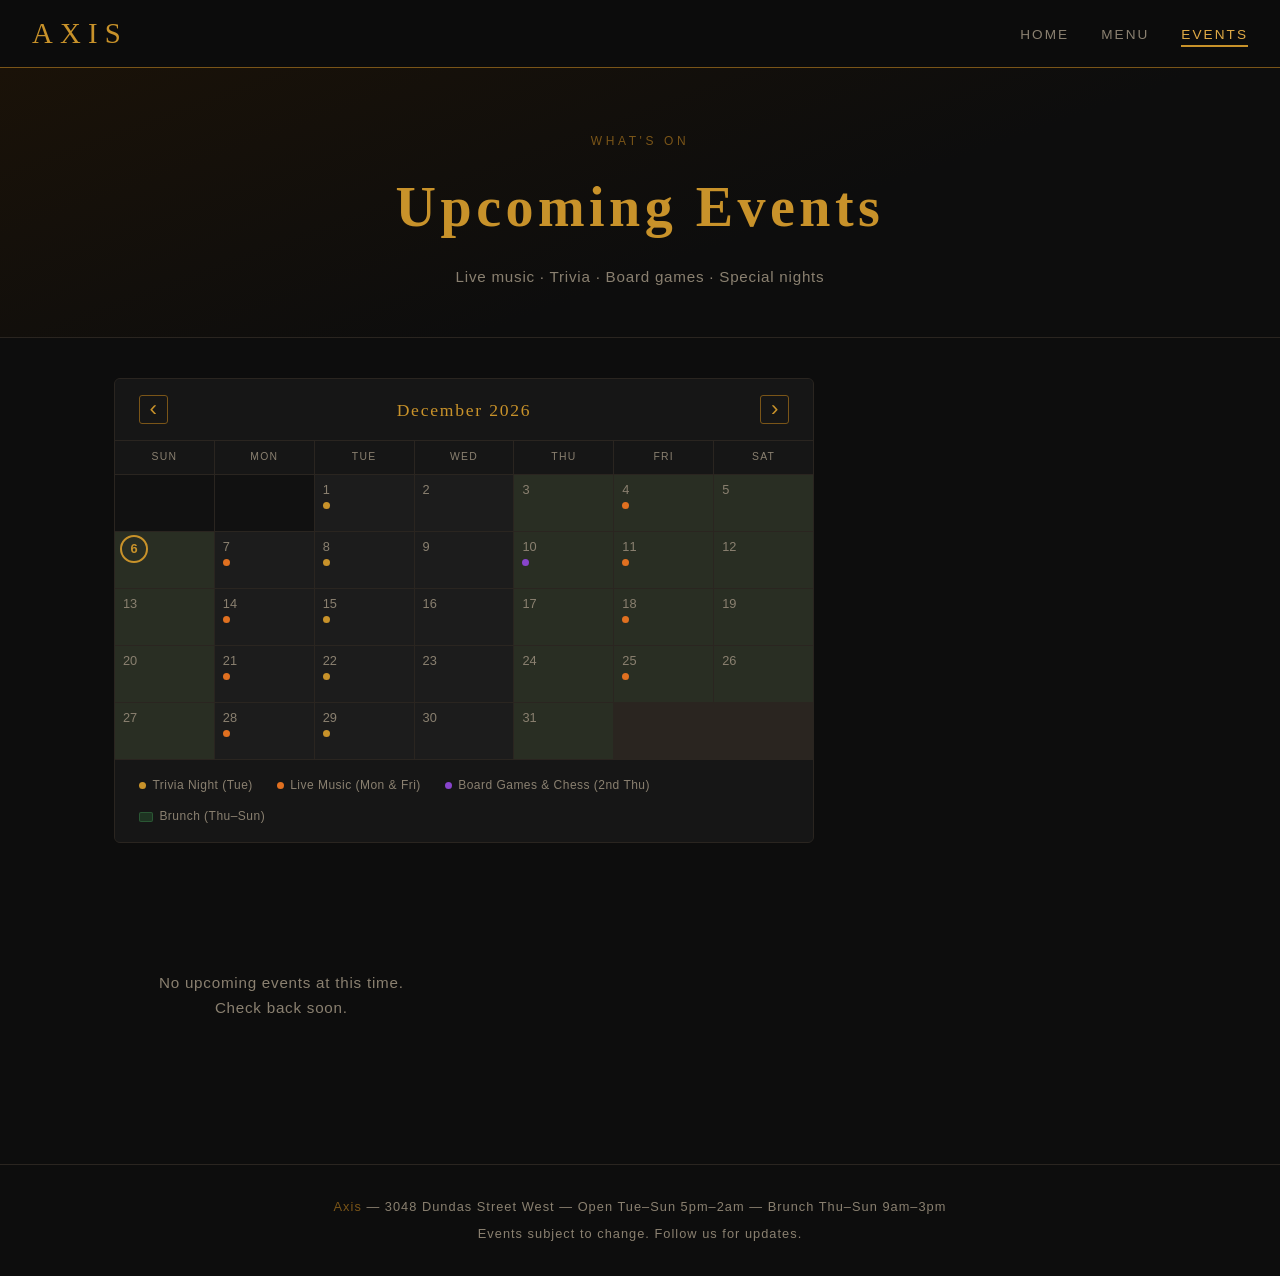
==== commit 9ab0151f: "feat: click calendar day to show events detail panel - Clicking a day highlights it and shows a pane" ====
--- a/events.html
+++ b/events.html
@@ -146,6 +146,10 @@
       "tag": "Social"
     }
   ]
+  </script>
+  <script>
+    // Make events accessible to calendar
+    window._axisEvents = JSON.parse(document.getElementById('events-data').textContent);
   </script>
 
   <!-- ===== Navbar ===== -->
@@ -171,6 +175,7 @@
   <!-- ===== Calendar Widget ===== -->
   <div class="container">
     <div class="cal-widget" id="cal-widget"></div>
+    <div class="cal-day-detail" id="cal-day-detail" style="display:none"></div>
   </div>
 
   <!-- ===== Main Content ===== -->
@@ -196,12 +201,16 @@
 
     /* ---- Calendar Widget ---- */
     (function () {
-      const calEl = document.getElementById('cal-widget');
+      const calEl    = document.getElementById('cal-widget');
+      const detailEl = document.getElementById('cal-day-detail');
       const MONTH_NAMES = ['January','February','March','April','May','June','July','August','September','October','November','December'];
+      const DAY_NAMES   = ['Sunday','Monday','Tuesday','Wednesday','Thursday','Friday','Saturday'];
       const today = new Date();
-      let viewYear = today.getFullYear();
+      let viewYear  = today.getFullYear();
       let viewMonth = today.getMonth();
-
+      let selectedKey = null; // "YYYY-M-D"
+
+      /* -- helpers -- */
       function is2ndThursday(y, m, d) {
         if (new Date(y, m, d).getDay() !== 4) return false;
         let count = 0;
@@ -221,12 +230,102 @@
       }
 
       function isBrunchDay(dow) {
-        // Thu=4, Fri=5, Sat=6, Sun=0
         return dow === 0 || dow === 4 || dow === 5 || dow === 6;
       }
 
+      /* -- build event list for a given day -- */
+      function getEventsForDay(y, m, d) {
+        const dow    = new Date(y, m, d).getDay();
+        const dateStr = y + '-' + String(m + 1).padStart(2,'0') + '-' + String(d).padStart(2,'0');
+        const items  = [];
+
+        // Brunch
+        if (isBrunchDay(dow)) {
+          items.push({ name: 'Brunch', time: '9 AM – 3 PM', tag: 'Brunch', color: '#2a7a4a' });
+        }
+        // Trivia
+        if (dow === 2) {
+          items.push({ name: 'Trivia Night', time: '8 PM – 10 PM', tag: 'Social', color: 'var(--gold)',
+            desc: 'Teams of up to 6. Prizes include bar tabs and Axis merchandise.' });
+        }
+        // Live Music
+        if (dow === 1 || dow === 5) {
+          items.push({ name: 'Live Music', time: '9 PM', tag: 'Live Music', color: '#e07020',
+            desc: 'Local and touring acts — folk, rock, soul, and jazz. No cover.' });
+        }
+        // Board Games
+        if (is2ndThursday(y, m, d)) {
+          items.push({ name: 'Board Games & Chess Night', time: '7 PM', tag: 'Social', color: '#8844cc',
+            desc: 'Classic board games, chess sets, and cold drinks. All skill levels welcome.' });
+        }
+        // One-off events from JSON
+        if (window._axisEvents) {
+          window._axisEvents.forEach(function(e) {
+            if (e.date === dateStr) {
+              // avoid duplicating recurring events already added above
+              const alreadyAdded = items.some(function(i) { return i.name === e.name; });
+              if (!alreadyAdded) {
+                items.push({ name: e.name, time: e.time, tag: e.tag, desc: e.description, color: '#c8922a' });
+              }
+            }
+          });
+        }
+        return items;
+      }
+
+      /* -- show day detail panel -- */
+      function showDayDetail(y, m, d) {
+        const key = y + '-' + m + '-' + d;
+        // Toggle off if same day clicked again
+        if (selectedKey === key) {
+          selectedKey = null;
+          detailEl.style.display = 'none';
+          render();
+          return;
+        }
+        selectedKey = key;
+        render(); // re-render to update selected highlight
+
+        const items    = getEventsForDay(y, m, d);
+        const dow      = new Date(y, m, d).getDay();
+        const label    = DAY_NAMES[dow] + ', ' + MONTH_NAMES[m] + ' ' + d;
+
+        let inner = '<div class="cal-detail-header">';
+        inner += '<span class="cal-detail-title">' + label + '</span>';
+        inner += '<button class="cal-detail-close" onclick="closeDayDetail()" aria-label="Close">&times;</button>';
+        inner += '</div>';
+
+        if (items.length === 0) {
+          inner += '<p class="cal-detail-empty">No events scheduled for this day.</p>';
+        } else {
+          inner += '<ul class="cal-detail-list">';
+          items.forEach(function(item) {
+            inner += '<li class="cal-detail-item">';
+            inner += '<span class="cal-detail-dot" style="background:' + item.color + '"></span>';
+            inner += '<div class="cal-detail-info">';
+            inner += '<div class="cal-detail-name">' + escHtml(item.name) + '</div>';
+            if (item.time) inner += '<div class="cal-detail-time">' + escHtml(item.time) + '</div>';
+            if (item.desc) inner += '<div class="cal-detail-desc">' + escHtml(item.desc) + '</div>';
+            inner += '</div></li>';
+          });
+          inner += '</ul>';
+        }
+
+        detailEl.innerHTML = inner;
+        detailEl.style.display = 'block';
+        // Smooth scroll to detail panel
+        detailEl.scrollIntoView({ behavior: 'smooth', block: 'nearest' });
+      }
+
+      window.closeDayDetail = function() {
+        selectedKey = null;
+        detailEl.style.display = 'none';
+        render();
+      };
+
+      /* -- render calendar -- */
       function render() {
-        const firstDow = new Date(viewYear, viewMonth, 1).getDay();
+        const firstDow    = new Date(viewYear, viewMonth, 1).getDay();
         const daysInMonth = new Date(viewYear, viewMonth + 1, 0).getDate();
 
         let html = '<div class="cal-header">';
@@ -236,28 +335,28 @@
         html += '</div>';
 
         html += '<div class="cal-grid">';
-        // Day-of-week headers
         ['Sun','Mon','Tue','Wed','Thu','Fri','Sat'].forEach(function (d) {
           html += '<div class="cal-dow-header">' + d + '</div>';
         });
 
-        // Empty leading cells
         for (let i = 0; i < firstDow; i++) {
           html += '<div class="cal-cell cal-cell--empty"></div>';
         }
 
-        // Day cells
         for (let d = 1; d <= daysInMonth; d++) {
-          const dow = new Date(viewYear, viewMonth, d).getDay();
-          const isToday = (today.getFullYear() === viewYear && today.getMonth() === viewMonth && today.getDate() === d);
+          const dow    = new Date(viewYear, viewMonth, d).getDay();
+          const isToday    = (today.getFullYear() === viewYear && today.getMonth() === viewMonth && today.getDate() === d);
+          const isSelected = (selectedKey === viewYear + '-' + viewMonth + '-' + d);
           const brunch = isBrunchDay(dow);
-          const dots = getDots(viewYear, viewMonth, d);
-
-          let cls = 'cal-cell';
-          if (brunch) cls += ' cal-cell--brunch';
-          if (isToday) cls += ' cal-cell--today';
-
-          html += '<div class="' + cls + '">';
+          const dots   = getDots(viewYear, viewMonth, d);
+
+          let cls = 'cal-cell cal-cell--clickable';
+          if (brunch)     cls += ' cal-cell--brunch';
+          if (isToday)    cls += ' cal-cell--today';
+          if (isSelected) cls += ' cal-cell--selected';
+
+          const vy = viewYear, vm = viewMonth, vd = d;
+          html += '<div class="' + cls + '" onclick="window._calClick(' + vy + ',' + vm + ',' + vd + ')">';
           html += '<span class="cal-day-num">' + d + '</span>';
           if (dots.length > 0) {
             html += '<div class="cal-dots">';
@@ -269,14 +368,13 @@
           html += '</div>';
         }
 
-        html += '</div>'; // .cal-grid
-
-        // Legend
+        html += '</div>';
+
         html += '<div class="cal-legend">';
         html += '<span class="cal-legend-item"><span class="cal-dot" style="background:var(--gold)"></span> Trivia Night (Tue)</span>';
         html += '<span class="cal-legend-item"><span class="cal-dot" style="background:#e07020"></span> Live Music (Mon &amp; Fri)</span>';
         html += '<span class="cal-legend-item"><span class="cal-dot" style="background:#8844cc"></span> Board Games &amp; Chess (2nd Thu)</span>';
-        html += '<span class="cal-legend-item"><span class="cal-legend-brunch-swatch"></span> Brunch hours (Thu–Sun)</span>';
+        html += '<span class="cal-legend-item"><span class="cal-legend-brunch-swatch"></span> Brunch (Thu–Sun)</span>';
         html += '</div>';
 
         calEl.innerHTML = html;
@@ -284,15 +382,18 @@
         document.getElementById('cal-prev').addEventListener('click', function () {
           viewMonth--;
           if (viewMonth < 0) { viewMonth = 11; viewYear--; }
+          if (selectedKey) { selectedKey = null; detailEl.style.display = 'none'; }
           render();
         });
         document.getElementById('cal-next').addEventListener('click', function () {
           viewMonth++;
           if (viewMonth > 11) { viewMonth = 0; viewYear++; }
+          if (selectedKey) { selectedKey = null; detailEl.style.display = 'none'; }
           render();
         });
       }
 
+      window._calClick = showDayDetail;
       render();
     })();
 
--- a/style.css
+++ b/style.css
@@ -974,3 +974,114 @@
     font-size: 0.72rem;
   }
 }
+
+/* ---------- Calendar Day Click ---------- */
+.cal-cell--clickable {
+  cursor: pointer;
+  transition: background 0.15s, box-shadow 0.15s;
+}
+
+.cal-cell--clickable:hover {
+  background: rgba(200, 146, 42, 0.1);
+}
+
+.cal-cell--selected {
+  background: rgba(200, 146, 42, 0.18) !important;
+  box-shadow: inset 0 0 0 2px var(--gold);
+}
+
+/* ---------- Day Detail Panel ---------- */
+.cal-day-detail {
+  background: var(--bg-card);
+  border: 1px solid var(--gold-dim);
+  border-top: 3px solid var(--gold);
+  border-radius: 4px;
+  padding: 1.5rem;
+  margin-top: 1rem;
+  animation: slideDown 0.2s ease;
+}
+
+@keyframes slideDown {
+  from { opacity: 0; transform: translateY(-8px); }
+  to   { opacity: 1; transform: translateY(0); }
+}
+
+.cal-detail-header {
+  display: flex;
+  justify-content: space-between;
+  align-items: center;
+  margin-bottom: 1.25rem;
+}
+
+.cal-detail-title {
+  font-family: var(--font-display);
+  font-size: 1.1rem;
+  color: var(--gold);
+  letter-spacing: 0.05em;
+}
+
+.cal-detail-close {
+  background: none;
+  border: none;
+  color: var(--text-muted);
+  font-size: 1.4rem;
+  cursor: pointer;
+  line-height: 1;
+  padding: 0 4px;
+  transition: color 0.2s;
+}
+
+.cal-detail-close:hover {
+  color: var(--text);
+}
+
+.cal-detail-list {
+  list-style: none;
+  display: flex;
+  flex-direction: column;
+  gap: 1rem;
+}
+
+.cal-detail-item {
+  display: flex;
+  align-items: flex-start;
+  gap: 0.75rem;
+}
+
+.cal-detail-dot {
+  width: 10px;
+  height: 10px;
+  border-radius: 50%;
+  flex-shrink: 0;
+  margin-top: 4px;
+}
+
+.cal-detail-info {
+  flex: 1;
+}
+
+.cal-detail-name {
+  font-weight: 600;
+  font-size: 0.95rem;
+  color: var(--text);
+}
+
+.cal-detail-time {
+  font-size: 0.8rem;
+  color: var(--gold);
+  margin-top: 2px;
+}
+
+.cal-detail-desc {
+  font-size: 0.8rem;
+  color: var(--text-muted);
+  margin-top: 4px;
+  line-height: 1.45;
+}
+
+.cal-detail-empty {
+  color: var(--text-muted);
+  font-size: 0.875rem;
+  text-align: center;
+  padding: 1rem 0;
+}
